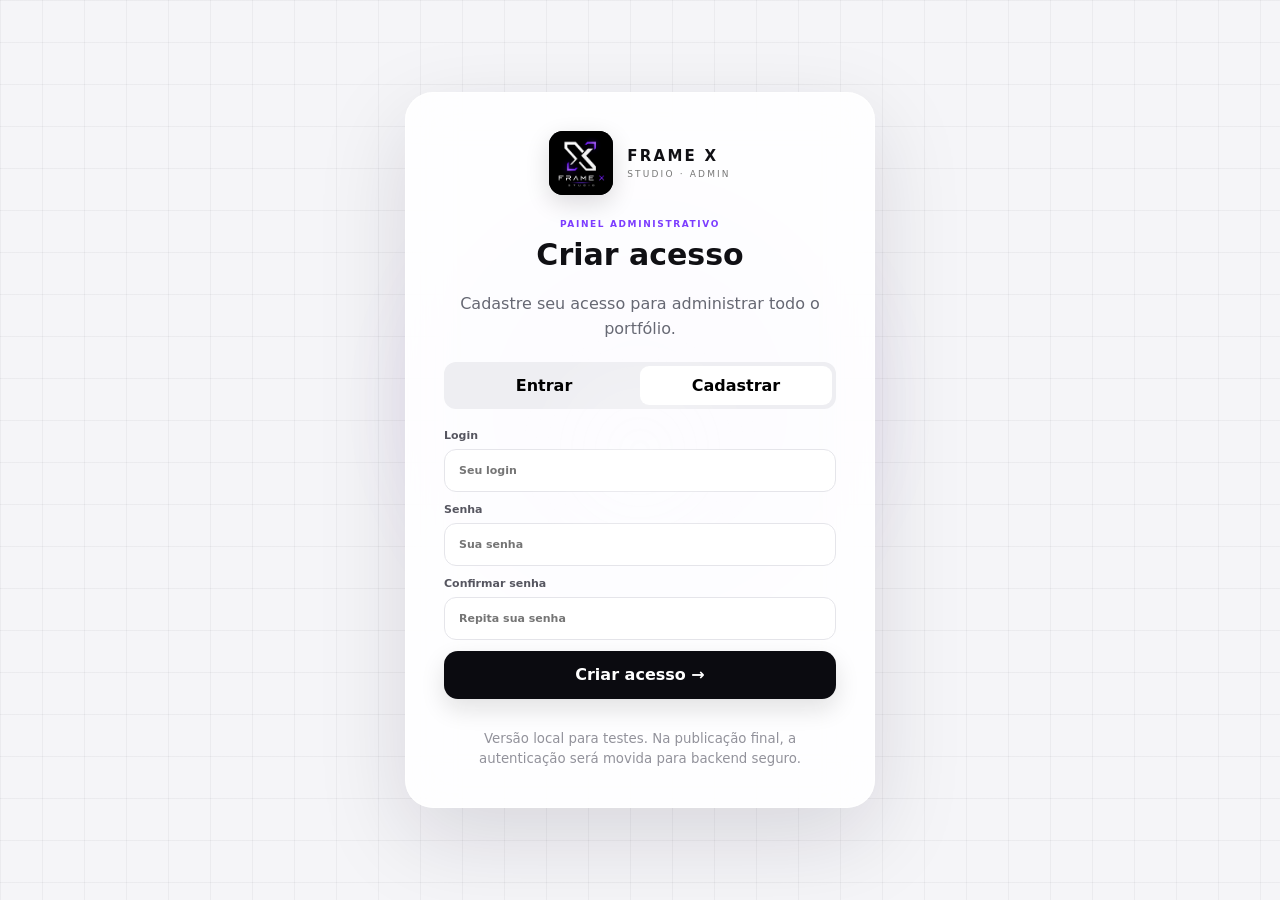
==== admin.html @ e876594b "Primeira versão Frame X Studio" ====
<!doctype html><html lang="pt-BR"><head><meta charset="UTF-8"><meta name="viewport" content="width=device-width,initial-scale=1"><title>Frame X Admin</title><link rel="stylesheet" href="styles.css"></head><body><div class="ambient"></div><div id="auth"></div><div id="adminApp" class="admin hidden"><aside><div class="brand"><img src="assets/frame-x-logo.png" alt="Frame X"><span><b>FRAME X</b><small>ADMIN</small></span></div><button class="active" data-tab="dashboard">▦ Dashboard</button><button data-tab="projects">◫ Sites / Portfólio</button><button data-tab="videos">▶ Vídeos</button><button data-tab="images">▧ Imagens</button><button data-tab="leads">◉ Leads</button><button data-tab="ideas">✦ Ideias & Ofertas</button><button data-tab="reviews">★ Avaliações</button><button data-tab="settings">⚙ Site & Configurações</button><a class="admin-link" href="index.html">← Voltar ao site</a></aside><section class="adminMain"><header><div><small>PAINEL ADMINISTRATIVO</small><h1 id="title">Dashboard</h1></div><div class="adminHeaderActions"><span class="status">● LOCAL</span><button id="logout" class="logout">Sair</button></div></header><div id="content"></div></section></div><div id="modalRoot"></div><script src="admin.js"></script></body></html>
---- styles.css ----
:root{--bg:#f5f5f7;--paper:#fff;--ink:#101014;--muted:#666873;--line:#e5e5ea;--dark:#0b0b10;--dark2:#13131a;--violet:#7c3cff;--violet2:#a978ff;--shadow:0 24px 70px rgba(16,16,20,.09);--mx:50vw;--my:30vh}*{box-sizing:border-box}html{scroll-behavior:smooth}body{margin:0;font-family:Inter,ui-sans-serif,system-ui,-apple-system,Segoe UI,Roboto,Arial;color:var(--ink);background:var(--bg);overflow-x:hidden}body:before{content:"";position:fixed;inset:0;pointer-events:none;z-index:-3;background:linear-gradient(rgba(25,25,35,.035) 1px,transparent 1px),linear-gradient(90deg,rgba(25,25,35,.035) 1px,transparent 1px);background-size:42px 42px}.ambient{position:fixed;inset:0;z-index:-2;pointer-events:none;background:radial-gradient(420px circle at var(--mx) var(--my),rgba(124,60,255,.11),transparent 60%)}.gridGlow{position:fixed;width:220px;height:220px;left:calc(var(--mx) - 110px);top:calc(var(--my) - 110px);z-index:-1;pointer-events:none;background:radial-gradient(circle,rgba(124,60,255,.09),transparent 68%);filter:blur(12px)}a{text-decoration:none;color:inherit}button,input,textarea,select{font:inherit}.wrap{width:min(1180px,calc(100% - 40px));margin:auto}.topbar{height:76px;position:sticky;top:0;z-index:50;display:flex;align-items:center;gap:28px;padding:0 max(20px,calc((100vw - 1180px)/2));background:rgba(248,248,250,.82);backdrop-filter:blur(18px);border-bottom:1px solid rgba(20,20,30,.07)}.brand{display:flex;align-items:center;gap:10px;min-width:max-content}.brand img{width:38px;height:38px;object-fit:contain}.brand span{display:grid;line-height:1}.brand b{font-size:14px;letter-spacing:.12em}.brand small{font-size:9px;letter-spacing:.33em;color:var(--muted);margin-top:4px}.topbar nav{display:flex;align-items:center;gap:22px;margin:auto}.topbar nav a{font-size:13px;color:#4e4e57;transition:.2s}.topbar nav a:hover{color:var(--violet)}.btn{border:0;display:inline-flex;align-items:center;justify-content:center;min-height:48px;padding:0 22px;border-radius:14px;background:var(--dark);color:#fff;font-weight:800;cursor:pointer;box-shadow:0 10px 24px rgba(13,13,18,.12);transition:.25s}.btn:hover{transform:translateY(-2px);box-shadow:0 14px 30px rgba(124,60,255,.17)}.btn.mini{min-height:40px;padding:0 16px;font-size:12px}.btn.ghost{background:transparent;color:var(--ink);box-shadow:none;border:1px solid var(--line)}.btn.light{background:#fff;color:#0e0e14}.menu{display:none;border:0;background:none;font-size:25px}.hero{min-height:680px;display:grid;grid-template-columns:1.1fr .9fr;align-items:center;gap:70px;padding:74px 0}.eyebrow{display:inline-flex;gap:9px;align-items:center;font-size:11px;font-weight:900;letter-spacing:.17em;color:#60606a}.eyebrow i{width:8px;height:8px;border-radius:50%;background:var(--violet);box-shadow:0 0 0 6px rgba(124,60,255,.09)}h1,h2,h3,p{margin-top:0}.hero h1{font-size:clamp(48px,6.1vw,88px);line-height:.98;letter-spacing:-.065em;margin:22px 0}.hero h1 em,h2 em{font-style:normal;color:var(--violet)}.hero p{font-size:18px;line-height:1.7;color:var(--muted);max-width:680px}.actions{display:flex;gap:12px;flex-wrap:wrap;margin-top:28px}.trust{display:flex;gap:12px;flex-wrap:wrap;margin-top:30px}.trust span{padding:10px 12px;border:1px solid var(--line);border-radius:999px;background:rgba(255,255,255,.65);font-size:12px;color:var(--muted)}.trust b{color:var(--ink)}.heroArt{height:500px;position:relative;display:grid;place-items:center}.orb{width:min(390px,82vw);aspect-ratio:1;border-radius:38% 62% 56% 44%;display:grid;place-items:center;background:linear-gradient(145deg,#fff,#e9e8ef);box-shadow:var(--shadow),inset 0 1px 0 #fff;animation:float 7s ease-in-out infinite}.orb img{width:65%}.xMark{position:absolute;font-size:420px;font-weight:1000;line-height:1;color:rgba(124,60,255,.05);transform:rotate(-8deg);user-select:none}.xMark.small{font-size:260px;color:rgba(255,255,255,.08)}.floatTag{position:absolute;padding:10px 14px;border:1px solid rgba(255,255,255,.8);background:rgba(255,255,255,.62);backdrop-filter:blur(16px);border-radius:999px;font-size:10px;font-weight:900;letter-spacing:.12em;box-shadow:var(--shadow)}.t1{top:16%;left:-4%}.t2{bottom:15%;right:-3%}@keyframes float{50%{transform:translateY(-12px) rotate(1deg)}}.leadStrip{display:grid;grid-template-columns:.7fr 1.3fr;gap:36px;padding:32px;border:1px solid var(--line);border-radius:28px;background:rgba(255,255,255,.72);backdrop-filter:blur(22px);box-shadow:var(--shadow);margin-bottom:72px;position:relative;overflow:hidden}.leadStrip:after,.glass:after{content:"";position:absolute;inset:-1px;pointer-events:none;background:radial-gradient(230px circle at var(--cx,50%) var(--cy,50%),rgba(255,255,255,.75),transparent 55%);mix-blend-mode:overlay;opacity:.45}.leadIntro h2{font-size:34px;letter-spacing:-.04em;margin:10px 0}.leadIntro p{color:var(--muted)}.quickLeadForm{display:grid;grid-template-columns:1fr 1fr;gap:10px}.quickLeadForm input,.quickLeadForm select,.quickLeadForm textarea{width:100%;border:1px solid var(--line);background:#fff;border-radius:12px;padding:13px 14px;color:var(--ink);outline:none}.quickLeadForm textarea{grid-column:1/-1;min-height:86px;resize:vertical}.quickLeadForm .btn{grid-column:1/-1}.quickLeadForm :focus{border-color:#b498ff;box-shadow:0 0 0 4px rgba(124,60,255,.08)}.marquee{overflow:hidden;border-block:1px solid var(--line);background:#fff}.marquee div{white-space:nowrap;padding:14px 0;font-size:11px;letter-spacing:.14em;font-weight:900;animation:marquee 28s linear infinite}@keyframes marquee{to{transform:translateX(-40%)}}.section{padding:105px 0}.split{display:grid;grid-template-columns:1fr 1fr;gap:80px}.section h2{font-size:clamp(38px,5vw,66px);line-height:1.03;letter-spacing:-.055em}.copy p,.sectionHead p,.statement p,.modelCard p{color:var(--muted);line-height:1.75}.textLink{font-weight:900;color:var(--violet);display:inline-block;margin-top:8px}.sectionHead{display:flex;justify-content:space-between;gap:40px;align-items:end;margin-bottom:34px}.sectionHead p{max-width:420px}.serviceGrid{display:grid;grid-template-columns:repeat(4,1fr);gap:14px}.service{position:relative;overflow:hidden;padding:26px;min-height:250px;border-radius:22px;border:1px solid var(--line);background:rgba(255,255,255,.72);transition:.3s}.service:hover{transform:translateY(-7px);border-color:#d7c9ff;box-shadow:var(--shadow)}.service>div{display:flex;justify-content:space-between;font-size:24px;color:var(--violet)}.service>div span{font-size:11px;color:var(--muted)}.service h3{margin-top:50px}.service p{color:var(--muted);line-height:1.6}.projects,.imagesSection{background:#fff}.portfolioFilters{display:flex;gap:8px;flex-wrap:wrap;margin-bottom:24px}.portfolioFilters button{border:1px solid var(--line);background:#f6f6f8;border-radius:999px;padding:9px 14px;cursor:pointer}.portfolioFilters .active{background:var(--dark);color:#fff}.projectGrid{display:grid;grid-template-columns:repeat(2,1fr);gap:24px}.project{transition:.35s}.project.featured{grid-column:span 2}.projectLink{display:block}.browser{border:1px solid var(--line);background:#eeeef2;border-radius:22px;overflow:hidden;box-shadow:0 20px 50px rgba(20,20,25,.08)}.browserbar{height:44px;display:flex;align-items:center;gap:7px;padding:0 14px;background:#f7f7f9;border-bottom:1px solid var(--line)}.browserbar i{width:8px;height:8px;border-radius:50%;background:#c9c9ce}.browserbar span{margin-left:7px;font-size:9px;letter-spacing:.12em;color:#83838b}.screen{height:440px;overflow:hidden;position:relative;background:#111}.featured .screen{height:520px}.screen img{width:100%;min-height:100%;object-fit:cover;object-position:top;display:block;transition:transform 7s cubic-bezier(.22,.61,.36,1)}.project:hover .screen img{transform:translateY(calc(-100% + 440px))}.featured:hover .screen img{transform:translateY(calc(-100% + 520px))}.iframeScroll{width:200%;height:880px;transform:scale(.5);transform-origin:0 0;pointer-events:none}.iframeScroll iframe{width:100%;height:100%;border:0}.viewSiteOverlay{position:absolute;inset:auto 18px 18px auto;background:rgba(10,10,15,.9);color:#fff;border:1px solid rgba(255,255,255,.25);padding:12px 15px;border-radius:999px;font-size:11px;font-weight:900;letter-spacing:.08em;opacity:0;transform:translateY(8px);transition:.25s}.project:hover .viewSiteOverlay{opacity:1;transform:none}.projectInfo{display:flex;justify-content:space-between;gap:20px;padding:18px 4px 30px}.projectInfo span{font-size:10px;color:var(--violet);font-weight:900;letter-spacing:.12em}.projectInfo h3{font-size:24px;margin:6px 0}.projectInfo p{color:var(--muted);margin:0}.roundArrow{width:42px;height:42px;display:grid;place-items:center;border-radius:50%;border:1px solid var(--line)}.center{text-align:center;margin-top:28px}.coverflow{position:relative;display:grid;grid-template-columns:46px 1fr 46px;align-items:center;gap:8px}.coverflowTrack{display:flex;align-items:center;gap:18px;overflow:hidden;min-height:510px;padding:30px 10%;touch-action:pan-y;perspective:1000px}.coverItem{min-width:42%;height:440px;border-radius:24px;overflow:hidden;background:#101017;border:1px solid rgba(255,255,255,.12);box-shadow:0 22px 70px rgba(20,20,30,.16);transform:scale(.82) rotateY(var(--rot,0deg));opacity:.46;filter:saturate(.7);transition:.5s cubic-bezier(.2,.8,.2,1);position:relative}.coverItem.active{transform:scale(1) rotateY(0);opacity:1;filter:none;z-index:3}.coverItem.near{transform:scale(.88) rotateY(var(--rot,0deg));opacity:.72}.coverItem video,.coverItem iframe,.coverItem img{width:100%;height:100%;object-fit:cover;border:0}.coverMeta{position:absolute;left:0;right:0;bottom:0;padding:60px 20px 18px;color:#fff;background:linear-gradient(transparent,rgba(5,5,8,.92))}.coverMeta small{color:#cdbbff;font-weight:900}.coverMeta b{display:block;font-size:20px;margin-top:5px}.navArrow{width:42px;height:42px;border:1px solid var(--line);border-radius:50%;background:#fff;font-size:30px;cursor:pointer}.imageFlow .coverItem{height:460px;background:#eee}.mediaSection{overflow:hidden}.modelCard{position:relative;overflow:hidden;display:grid;grid-template-columns:1.15fr .85fr;background:linear-gradient(135deg,#0b0b10,#17121f);color:#fff;border-radius:34px;padding:52px;border:1px solid rgba(255,255,255,.09);box-shadow:0 30px 90px rgba(20,12,35,.16)}.modelCard p{color:#c7c4ce}.modelCard ul{padding-left:18px;line-height:2;color:#eee}.modelVisual{min-height:330px;display:grid;place-items:center;position:relative}.modelBadge{position:relative;z-index:2;padding:15px 20px;border:1px solid rgba(255,255,255,.2);border-radius:999px;background:rgba(255,255,255,.08);backdrop-filter:blur(15px);font-weight:900;letter-spacing:.16em}.statement{background:var(--dark);color:#fff;text-align:center}.statement .wrap{max-width:900px}.statement p{color:#bbb}.statement .eyebrow{color:#c7c7d0}.statsGrid{display:grid;grid-template-columns:repeat(3,1fr);gap:14px}.statsGrid div{padding:28px;border:1px solid var(--line);border-radius:20px;background:#fff;text-align:center}.statsGrid b{font-size:52px;letter-spacing:-.05em}.statsGrid span{display:block;color:var(--muted);font-size:12px;margin-top:4px}.reviewGrid{display:grid;grid-template-columns:repeat(3,1fr);gap:14px}.review{position:relative;overflow:hidden;background:#fff;border:1px solid var(--line);border-radius:22px;padding:24px}.review p{font-size:17px;line-height:1.65}.stars{color:var(--violet);letter-spacing:.12em}.person{display:flex;align-items:center;gap:10px;margin-top:20px}.person>span{width:38px;height:38px;border-radius:50%;display:grid;place-items:center;background:#f0ecff;color:var(--violet);font-weight:900}.person small{display:block;color:var(--muted)}.contact{background:#111117;color:#fff;border-radius:32px;padding:52px;display:grid;grid-template-columns:1fr .8fr;gap:60px}.contact p{color:#c5c5cc;line-height:1.7}.contact .eyebrow{color:#c7c7d0}.contactMeta{display:grid;gap:18px}.contactMeta>div{display:flex;gap:16px;padding-bottom:18px;border-bottom:1px solid rgba(255,255,255,.12);color:#fff}.contactMeta small{display:block;color:#aaa;font-size:9px;letter-spacing:.15em;margin-bottom:5px}.socialLinks,.footerSocials{display:flex;flex-wrap:wrap;gap:12px;margin-top:8px}.socialLinks a,.footerSocials a{color:#c9b9ff;font-size:12px}.footer{padding:40px 0;display:grid;grid-template-columns:auto 1fr auto;align-items:center;gap:24px;border-top:1px solid var(--line)}.footer p{color:var(--muted);margin:0}.footer>small{color:var(--muted)}.emptyState{padding:32px;border:1px dashed var(--line);border-radius:18px;text-align:center;color:var(--muted)}.hidden{display:none!important}.lightbox{position:fixed;inset:0;background:rgba(5,5,9,.82);z-index:100;display:grid;place-items:center;padding:24px;backdrop-filter:blur(12px)}.lightboxClose{position:fixed;top:20px;right:25px;background:#fff;border:0;width:42px;height:42px;border-radius:50%;font-size:26px}.lightboxContent{max-width:980px;max-height:88vh;color:#fff}.lightboxContent img,.lightboxContent video{max-width:100%;max-height:70vh;border-radius:18px}.toast{position:fixed;right:24px;bottom:24px;background:#111;color:#fff;padding:14px 18px;border-radius:14px;z-index:200;opacity:0;transform:translateY(10px);transition:.25s;pointer-events:none}.toast.show{opacity:1;transform:none}.reveal{opacity:0;transform:translateY(18px);transition:.7s ease}.reveal.in{opacity:1;transform:none}
/* Admin */.authPage{min-height:100vh;display:grid;place-items:center;padding:30px;background:#f3f3f6}.authCard{width:min(470px,100%);background:rgba(255,255,255,.82);border:1px solid var(--line);border-radius:28px;padding:34px;box-shadow:var(--shadow);backdrop-filter:blur(22px)}.authBrand{text-align:center;margin-bottom:24px}.authBrand img{width:72px}.authCard h1{text-align:center;font-size:30px}.authTabs{display:grid;grid-template-columns:1fr 1fr;background:#eeeef2;border-radius:12px;padding:4px;margin:20px 0}.authTabs button{border:0;border-radius:9px;padding:10px;background:transparent;font-weight:800}.authTabs .active{background:#fff}.authForm{display:grid;gap:11px}.authForm input{border:1px solid var(--line);border-radius:12px;padding:14px}.admin{min-height:100vh;display:grid;grid-template-columns:260px 1fr;background:#f4f4f7}.admin aside{background:#0d0d12;color:#fff;padding:22px;display:flex;flex-direction:column;gap:6px}.admin aside .brand{margin-bottom:20px}.admin aside button,.admin-link{border:0;text-align:left;padding:12px 14px;border-radius:11px;background:transparent;color:#b9b9c2;cursor:pointer}.admin aside button.active,.admin aside button:hover{background:#1d1729;color:#fff}.admin-link{margin-top:auto}.adminMain{padding:28px}.adminMain>header{display:flex;justify-content:space-between;align-items:center;margin-bottom:24px}.adminMain header h1{margin:4px 0;font-size:34px}.adminMain header small{color:var(--muted);font-weight:900;letter-spacing:.14em}.adminHeaderActions{display:flex;gap:12px;align-items:center}.status{font-size:11px;color:#7454d9}.logout{border:1px solid var(--line);background:#fff;border-radius:10px;padding:9px 12px}.dashboardGrid{display:grid;grid-template-columns:repeat(5,1fr);gap:12px;margin-bottom:18px}.metric{background:#fff;border:1px solid var(--line);border-radius:18px;padding:20px}.metric b{display:block;font-size:34px}.metric span{color:var(--muted);font-size:11px}.adminPanel{background:#fff;border:1px solid var(--line);border-radius:20px;padding:22px;margin-bottom:18px}.panelHead{display:flex;justify-content:space-between;align-items:center;gap:16px;margin-bottom:16px}.panelHead h3{margin:0}.panelHead p{color:var(--muted);margin:5px 0 0}.managerList{display:grid;gap:10px}.managerItem{display:grid;grid-template-columns:70px 1fr auto;align-items:center;gap:14px;padding:12px;border:1px solid var(--line);border-radius:15px}.managerThumb{width:70px;height:55px;border-radius:10px;object-fit:cover;background:#eee}.managerInfo h4{margin:4px 0}.managerInfo p{margin:0;color:var(--muted);font-size:12px}.managerBadges{display:flex;gap:6px;flex-wrap:wrap}.managerBadges span{font-size:9px;padding:5px 7px;border-radius:999px;background:#f0f0f3}.managerBadges .ok{background:#e8fff2;color:#16834d}.managerBadges .warn{background:#fff4d9;color:#8b6514}.managerActions{display:flex;gap:6px;flex-wrap:wrap}.managerActions button{border:1px solid var(--line);background:#fff;border-radius:9px;padding:8px 10px;cursor:pointer}.managerActions .danger{color:#b12040}.settingsGrid{display:grid;grid-template-columns:1.2fr .8fr;gap:16px}.formGrid{display:grid;grid-template-columns:1fr 1fr;gap:12px}.editorForm label{display:grid;gap:6px;font-size:11px;font-weight:800;color:#4d4d57}.editorForm input,.editorForm textarea,.editorForm select{border:1px solid var(--line);border-radius:11px;padding:12px;background:#fff;color:#111}.editorForm textarea{min-height:100px}.span2{grid-column:1/-1}.uploadZone{margin:14px 0;padding:18px;border:1px dashed #c9c9d0;border-radius:14px;background:#fafafa;display:flex;justify-content:space-between;align-items:center;gap:12px}.switchRows{display:flex;gap:18px;flex-wrap:wrap;margin:14px 0}.backupActions{display:flex;gap:10px;flex-wrap:wrap}.modalBackdrop{position:fixed;inset:0;background:rgba(5,5,9,.7);z-index:120;display:grid;place-items:center;padding:20px}.modalBox{width:min(760px,100%);max-height:90vh;overflow:auto;background:#fff;border-radius:22px;padding:24px}.modalHead{display:flex;justify-content:space-between;align-items:center}.modalHead button{border:0;background:none;font-size:28px}.modalActions{display:flex;justify-content:flex-end;gap:10px;margin-top:20px}.ideasList{display:grid;gap:10px}.ideaItem{display:grid;grid-template-columns:auto 1fr auto;align-items:center;gap:12px;border:1px solid var(--line);border-radius:14px;padding:14px}.ideaItem.done{opacity:.5}.ideaCheck{border:0;background:#eee;border-radius:50%;width:32px;height:32px}.leadItem{grid-template-columns:1fr auto}.tiny{font-size:11px;color:var(--muted)}
@media(max-width:980px){.topbar nav{display:none;position:absolute;top:76px;left:20px;right:20px;padding:14px;background:#fff;border:1px solid var(--line);border-radius:16px;box-shadow:var(--shadow);flex-direction:column;align-items:stretch}.topbar nav.open{display:flex}.menu{display:block}.desktop{display:none!important}.hero{grid-template-columns:1fr;min-height:auto;padding:60px 0}.heroArt{height:360px}.leadStrip,.split,.modelCard,.contact{grid-template-columns:1fr}.serviceGrid{grid-template-columns:repeat(2,1fr)}.projectGrid{grid-template-columns:1fr}.project.featured{grid-column:auto}.featured .screen,.screen{height:420px}.project:hover .screen img,.featured:hover .screen img{transform:none}.reviewGrid{grid-template-columns:1fr 1fr}.admin{grid-template-columns:1fr}.admin aside{position:sticky;top:0;z-index:20;flex-direction:row;overflow:auto;padding:10px}.admin aside .brand{display:none}.admin aside button,.admin-link{white-space:nowrap}.admin-link{margin:0}.dashboardGrid{grid-template-columns:repeat(2,1fr)}.settingsGrid{grid-template-columns:1fr}.coverflowTrack{padding-inline:5%}.coverItem{min-width:62%}.footer{grid-template-columns:1fr}}
@media(max-width:640px){.wrap{width:min(100% - 24px,1180px)}.topbar{height:68px;padding:0 12px}.hero{padding-top:42px}.hero h1{font-size:50px}.heroArt{height:300px}.orb{width:260px}.xMark{font-size:270px}.floatTag{font-size:8px}.leadStrip{padding:20px;border-radius:22px}.quickLeadForm{grid-template-columns:1fr}.quickLeadForm textarea,.quickLeadForm .btn{grid-column:auto}.section{padding:72px 0}.sectionHead{display:block}.section h2{font-size:42px}.serviceGrid,.reviewGrid,.statsGrid{grid-template-columns:1fr}.screen{height:360px}.projectInfo h3{font-size:20px}.coverflow{grid-template-columns:32px 1fr 32px}.navArrow{width:32px;height:32px}.coverflowTrack{min-height:430px;padding:20px 2%;gap:10px;overflow:visible}.coverItem{min-width:78%;height:390px}.imageFlow .coverItem{height:420px}.modelCard,.contact{padding:28px;border-radius:24px}.footer{padding:28px 0}.formGrid{grid-template-columns:1fr}.span2{grid-column:auto}.dashboardGrid{grid-template-columns:1fr 1fr}.managerItem{grid-template-columns:52px 1fr}.managerThumb{width:52px;height:48px}.managerActions{grid-column:1/-1}.adminMain{padding:14px}.adminMain>header{align-items:flex-start}.status{display:none}}
@media(prefers-reduced-motion:reduce){*{scroll-behavior:auto!important;animation:none!important;transition:none!important}.reveal{opacity:1;transform:none}}

/* V9 refinements */
.brand img,.authBrand img,.orb img{border-radius:14px;background:#000;box-shadow:0 8px 24px rgba(10,10,15,.14)}
.orb img{width:68%;border-radius:24px;box-shadow:0 20px 60px rgba(10,10,15,.18)}
.authPage{position:relative;overflow:hidden;background:#f5f5f8}
.authPage:before{content:"";position:fixed;inset:0;background:linear-gradient(rgba(25,25,35,.045) 1px,transparent 1px),linear-gradient(90deg,rgba(25,25,35,.045) 1px,transparent 1px);background-size:42px 42px;pointer-events:none}
.authPage:after{content:"";position:fixed;width:620px;height:620px;border-radius:50%;left:50%;top:45%;transform:translate(-50%,-50%);background:radial-gradient(circle,rgba(124,60,255,.14),transparent 65%);filter:blur(16px);pointer-events:none}
.authCard{position:relative;z-index:1;padding:38px;background:rgba(255,255,255,.88);border:1px solid rgba(255,255,255,.9);box-shadow:0 30px 90px rgba(20,15,35,.13)}
.authBrand{display:flex;align-items:center;justify-content:center;gap:14px;text-align:left}.authBrand img{width:64px;height:64px;object-fit:cover}.authBrand b{display:block;font-size:15px;letter-spacing:.15em}.authBrand small{display:block;font-size:9px;letter-spacing:.24em;color:#777;margin-top:4px}
.authKicker{text-align:center;font-size:9px;font-weight:900;letter-spacing:.18em;color:var(--violet);margin-bottom:8px}.authCard>p{text-align:center;color:var(--muted);line-height:1.55}.authForm label{display:grid;gap:7px;font-size:11px;font-weight:800;color:#565660}.authForm input{outline:none;background:#fff}.authForm input:focus{border-color:#b89cff;box-shadow:0 0 0 4px rgba(124,60,255,.08)}.authMsg{text-align:center;color:#b12040;font-size:12px;min-height:18px}.authNote{display:block;text-align:center;color:#92929b;line-height:1.5;margin-top:10px}
.admin aside .brand img{width:42px;height:42px;object-fit:cover}.admin aside .brand span small{color:#8f8f9a}
.admin{background:linear-gradient(180deg,#f7f7f9,#f1f1f5)}.adminMain{max-width:1600px;width:100%}.adminPanel,.metric{box-shadow:0 10px 35px rgba(20,20,30,.035)}
.mediaPlaceholder{display:grid;place-items:center;font-size:20px;color:var(--violet)}
.editorForm{display:grid;gap:14px}.editorForm label{position:relative}.inlineField{display:grid;grid-template-columns:1fr auto;gap:10px;align-items:start}.inlineField textarea{width:100%}.uploadBox{padding:16px;border:1px dashed #cfcfd8;border-radius:14px;background:#fafafd}.checkRow{display:flex;gap:20px;flex-wrap:wrap;padding:4px 0}.checkRow label{display:flex;align-items:center;gap:8px}.modalBox{box-shadow:0 36px 110px rgba(0,0,0,.22)}
.projectGrid{gap:30px}.browser{border-radius:26px}.screen{height:500px}.featured .screen{height:590px}.project:hover .screen img{transform:translateY(calc(-100% + 500px))}.featured:hover .screen img{transform:translateY(calc(-100% + 590px))}.viewSiteOverlay{background:rgba(10,10,15,.94);backdrop-filter:blur(12px);box-shadow:0 10px 30px rgba(0,0,0,.25)}
.contactMeta span,.contactMeta>div{color:#fff}.contactMeta small{color:#c7c7cf}.contactMeta #contactLocation,.contactMeta #contactPhone,.contactMeta #contactSocial{color:#fff}.statement h2,.statement p,.statement .eyebrow{color:#fff}.statement p{color:#c9c9d0}
@media(max-width:980px){.screen,.featured .screen{height:430px}.project:hover .screen img,.featured:hover .screen img{transform:none}.adminMain{max-width:none}}
@media(max-width:640px){.authCard{padding:26px 20px}.authBrand img{width:56px;height:56px}.adminMain>header h1{font-size:26px}.adminHeaderActions{gap:6px}.screen,.featured .screen{height:370px}.inlineField{grid-template-columns:1fr}.modalBox{padding:18px;border-radius:18px}.checkRow{display:grid;grid-template-columns:1fr 1fr;gap:12px}}
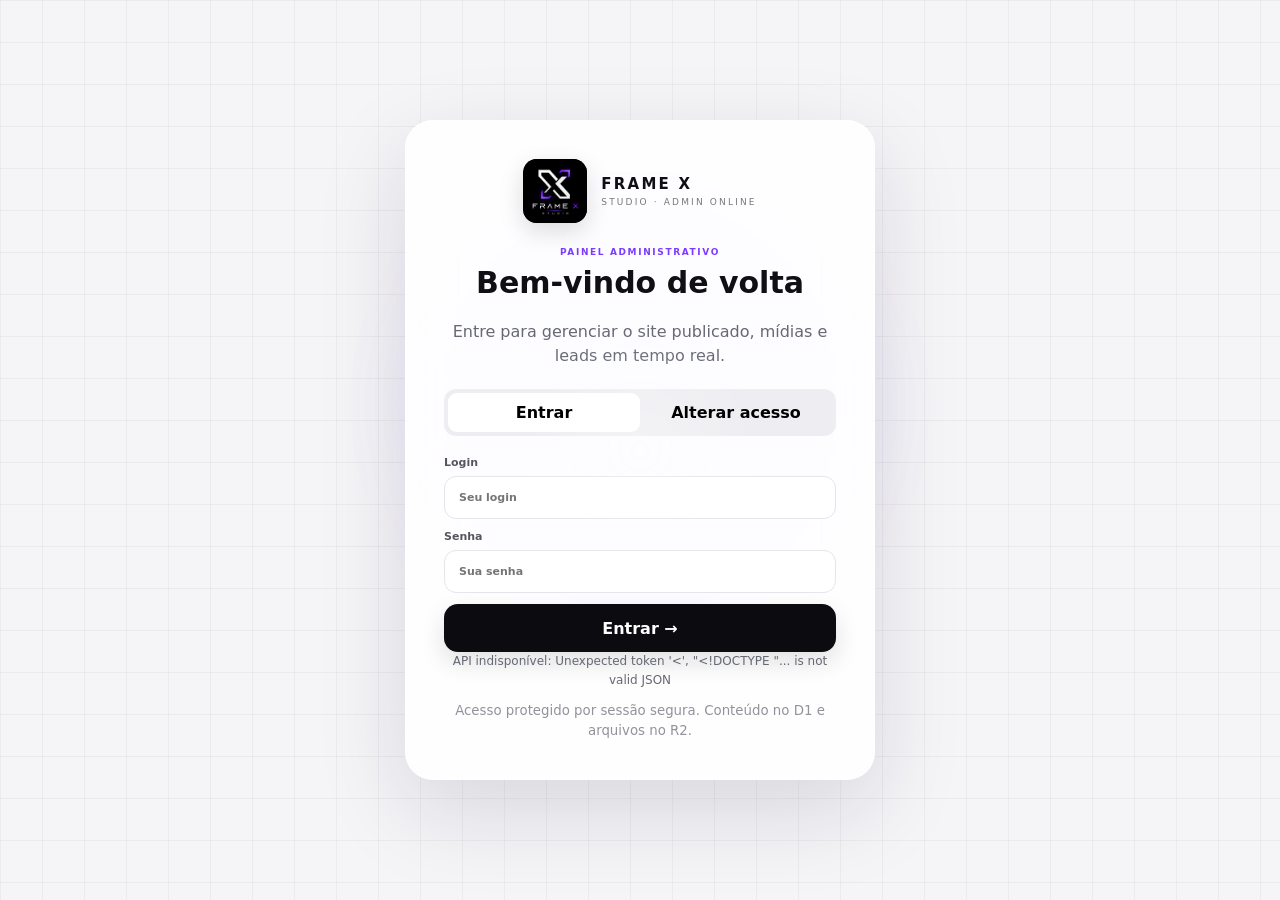
==== commit e02d906b: "V10 Cloud Online - D1 R2" ====
--- a/admin.html
+++ b/admin.html
@@ -1 +1 @@
-<!doctype html><html lang="pt-BR"><head><meta charset="UTF-8"><meta name="viewport" content="width=device-width,initial-scale=1"><title>Frame X Admin</title><link rel="stylesheet" href="styles.css"></head><body><div class="ambient"></div><div id="auth"></div><div id="adminApp" class="admin hidden"><aside><div class="brand"><img src="assets/frame-x-logo.png" alt="Frame X"><span><b>FRAME X</b><small>ADMIN</small></span></div><button class="active" data-tab="dashboard">▦ Dashboard</button><button data-tab="projects">◫ Sites / Portfólio</button><button data-tab="videos">▶ Vídeos</button><button data-tab="images">▧ Imagens</button><button data-tab="leads">◉ Leads</button><button data-tab="ideas">✦ Ideias & Ofertas</button><button data-tab="reviews">★ Avaliações</button><button data-tab="settings">⚙ Site & Configurações</button><a class="admin-link" href="index.html">← Voltar ao site</a></aside><section class="adminMain"><header><div><small>PAINEL ADMINISTRATIVO</small><h1 id="title">Dashboard</h1></div><div class="adminHeaderActions"><span class="status">● LOCAL</span><button id="logout" class="logout">Sair</button></div></header><div id="content"></div></section></div><div id="modalRoot"></div><script src="admin.js"></script></body></html>
+<!doctype html><html lang="pt-BR"><head><meta charset="UTF-8"><meta name="viewport" content="width=device-width,initial-scale=1"><title>Frame X Admin</title><link rel="icon" type="image/png" href="assets/favicon.png"><link rel="stylesheet" href="styles.css"></head><body><div class="ambient"></div><div id="auth"></div><div id="adminApp" class="admin hidden"><aside><div class="brand"><img src="assets/frame-x-logo.png" alt="Frame X"><span><b>FRAME X</b><small>ADMIN</small></span></div><button class="active" data-tab="dashboard">▦ Dashboard</button><button data-tab="projects">◫ Sites / Portfólio</button><button data-tab="videos">▶ Vídeos</button><button data-tab="images">▧ Imagens</button><button data-tab="restorations">◐ Restauração</button><button data-tab="leads">◉ Leads</button><button data-tab="ideas">✦ Ideias & Ofertas</button><button data-tab="reviews">★ Avaliações</button><button data-tab="settings">⚙ Site & Configurações</button><a class="admin-link" href="index.html">← Voltar ao site</a></aside><section class="adminMain"><header><div><small>PAINEL ADMINISTRATIVO</small><h1 id="title">Dashboard</h1></div><div class="adminHeaderActions"><span class="status">● LOCAL</span><button id="logout" class="logout">Sair</button></div></header><div id="content"></div></section></div><div id="modalRoot"></div><script src="admin.js"></script></body></html>
--- a/styles.css
+++ b/styles.css
@@ -21,3 +21,23 @@
 .contactMeta span,.contactMeta>div{color:#fff}.contactMeta small{color:#c7c7cf}.contactMeta #contactLocation,.contactMeta #contactPhone,.contactMeta #contactSocial{color:#fff}.statement h2,.statement p,.statement .eyebrow{color:#fff}.statement p{color:#c9c9d0}
 @media(max-width:980px){.screen,.featured .screen{height:430px}.project:hover .screen img,.featured:hover .screen img{transform:none}.adminMain{max-width:none}}
 @media(max-width:640px){.authCard{padding:26px 20px}.authBrand img{width:56px;height:56px}.adminMain>header h1{font-size:26px}.adminHeaderActions{gap:6px}.screen,.featured .screen{height:370px}.inlineField{grid-template-columns:1fr}.modalBox{padding:18px;border-radius:18px}.checkRow{display:grid;grid-template-columns:1fr 1fr;gap:12px}}
+
+/* V10 — live previews + media formats */
+.liveScreen{background:#0c0c11;overflow:hidden}.siteFrame{width:100%;height:1450px;border:0;display:block;transform-origin:top center;transition:transform 4.8s cubic-bezier(.18,.72,.18,1);background:#fff;pointer-events:none}.project:hover .liveScreen .siteFrame{transform:translateY(-900px)}.featured:hover .liveScreen .siteFrame{transform:translateY(-820px)}.previewMissing{height:100%;display:grid;place-content:center;text-align:center;gap:6px;background:linear-gradient(135deg,#111119,#211934);color:#fff}.previewMissing span{color:#b9b6c6;font-size:12px}.viewSiteOverlay{z-index:5}.screen.liveScreen:after{content:"";position:absolute;inset:0;pointer-events:none;background:linear-gradient(to bottom,transparent 65%,rgba(0,0,0,.08))}.coverItem.videoCard{cursor:pointer}.coverMedia{position:relative;overflow:hidden}.coverMedia video,.coverMedia img{width:100%;height:100%;object-fit:cover;display:block}.videoPreviewBadge{position:absolute;left:50%;bottom:16px;transform:translateX(-50%);padding:9px 12px;border-radius:999px;background:rgba(10,10,15,.78);backdrop-filter:blur(10px);color:#fff;font-size:10px;font-weight:900;letter-spacing:.08em;opacity:.86;white-space:nowrap}.videoCard:hover .videoPreviewBadge{background:rgba(116,82,255,.92)}.ratio-vertical{aspect-ratio:9/16;height:auto!important;max-height:620px}.ratio-horizontal{aspect-ratio:16/9;height:auto!important;min-width:72%;max-height:430px}.ratio-square{aspect-ratio:1/1;height:auto!important;max-height:520px}.imageFlow .ratio-horizontal{min-width:72%}.imageFlow .ratio-vertical{min-width:36%}.videoPlayerModal{width:min(920px,92vw)}.playerVideo,.playerFrame{width:100%;max-height:78vh;aspect-ratio:16/9;border:0;border-radius:18px;background:#000;display:block}.videoPlayerModal h3{margin:14px 4px 0}.lightboxContent:has(.videoPlayerModal){background:transparent;box-shadow:none;padding:0}
+@media(max-width:980px){.project:hover .liveScreen .siteFrame,.featured:hover .liveScreen .siteFrame{transform:none}.siteFrame{height:900px}.ratio-horizontal{min-width:80%}.ratio-vertical{min-width:52%}.ratio-square{min-width:62%}}
+@media(max-width:640px){.ratio-horizontal,.ratio-vertical,.ratio-square{min-width:82%;max-height:520px}.siteFrame{height:760px}.videoPreviewBadge{bottom:10px;font-size:9px}}
+
+/* V11 — restauração de fotos + favicon */
+.restorationSection{background:linear-gradient(180deg,#fff 0%,#f7f6fb 100%)}
+.restorationGrid{display:grid;grid-template-columns:repeat(2,minmax(0,1fr));gap:28px;margin-top:28px}
+.restorationCard{padding:14px;border-radius:26px;background:rgba(255,255,255,.72);border:1px solid rgba(30,25,45,.08);box-shadow:0 24px 70px rgba(30,20,60,.08)}
+.restorationCard.featured{grid-column:1/-1}.compareWrap{position:relative;width:100%;overflow:hidden;border-radius:20px;background:#111;touch-action:none;cursor:ew-resize;user-select:none;outline:none;box-shadow:inset 0 0 0 1px rgba(255,255,255,.08)}
+.compareWrap.ratio-horizontal{aspect-ratio:16/9;min-width:0;max-height:none}.compareWrap.ratio-vertical{aspect-ratio:9/16;width:min(100%,430px);margin-inline:auto;max-height:680px}
+.compareWrap img{position:absolute;inset:0;width:100%;height:100%;object-fit:cover;display:block}.beforeClip{position:absolute;inset:0 auto 0 0;width:var(--pos);overflow:hidden}.beforeClip .beforeImg{width:100%;height:100%;max-width:none;object-fit:cover;position:absolute;left:0;top:0}.compareLine{position:absolute;top:0;bottom:0;left:var(--pos);width:2px;background:#fff;box-shadow:0 0 0 1px rgba(0,0,0,.18),0 0 20px rgba(124,60,255,.45);transform:translateX(-1px);pointer-events:none}.compareLine span{position:absolute;top:50%;left:50%;transform:translate(-50%,-50%);width:42px;height:42px;border-radius:50%;display:grid;place-items:center;background:#fff;color:#111;font-weight:900;box-shadow:0 8px 30px rgba(0,0,0,.22)}.compareLabel{position:absolute;top:14px;padding:8px 10px;border-radius:999px;background:rgba(8,8,12,.7);backdrop-filter:blur(8px);color:#fff;font-size:9px;font-weight:900;letter-spacing:.12em}.beforeLabel{left:14px}.afterLabel{right:14px}.restorationMeta{padding:18px 8px 8px}.restorationMeta small{color:var(--violet);font-size:9px;font-weight:900;letter-spacing:.13em}.restorationMeta h3{margin:7px 0 6px;font-size:22px}.restorationMeta p{margin:0;color:var(--muted);line-height:1.55}
+@media(max-width:980px){.restorationGrid{grid-template-columns:1fr}.restorationCard.featured{grid-column:auto}}
+@media(max-width:640px){.restorationCard{padding:10px;border-radius:20px}.compareWrap{border-radius:16px}.compareLine span{width:36px;height:36px}.restorationMeta{padding:14px 5px 5px}.restorationMeta h3{font-size:20px}}
+
+/* V9 FINAL PRO — UX + produtividade */
+.floatingWhatsapp{position:fixed;right:20px;bottom:20px;z-index:70;display:flex;align-items:center;gap:8px;padding:12px 16px;border-radius:999px;background:#0d0d12;color:#fff;font-size:12px;font-weight:850;box-shadow:0 16px 50px rgba(10,10,20,.22);border:1px solid rgba(255,255,255,.1);transition:.25s ease}.floatingWhatsapp:hover{transform:translateY(-3px);box-shadow:0 20px 60px rgba(101,61,255,.24)}.floatingWhatsapp span{color:#9a73ff}.managerTools{display:flex;gap:10px;margin:0 0 16px}.managerTools input,.managerTools select{border:1px solid var(--line);background:#fff;border-radius:12px;padding:11px 13px;color:#15151c}.managerTools input{flex:1;min-width:180px}.previewPane{padding:14px 0}.previewPane img,.previewPane video{width:100%;max-height:520px;object-fit:contain;background:#0c0c10;border-radius:18px;margin-top:14px}.previewPane p{color:var(--muted);line-height:1.6}.mediaTip{font-size:10px;color:var(--muted)}
+.pageLoader{position:fixed;inset:0;z-index:200;background:rgba(250,250,252,.94);backdrop-filter:blur(12px);display:grid;place-items:center;transition:opacity .35s ease,visibility .35s ease}.pageLoader.hidden{opacity:0;visibility:hidden;pointer-events:none}.loaderMark{display:grid;place-items:center;gap:12px;font-weight:900;letter-spacing:.16em;font-size:10px}.loaderMark img{width:62px;height:62px;border-radius:16px;animation:loaderPulse 1.1s ease-in-out infinite;box-shadow:0 12px 40px rgba(80,50,180,.18)}@keyframes loaderPulse{50%{transform:scale(1.06);filter:drop-shadow(0 0 16px rgba(123,65,255,.25))}}
+@media(max-width:640px){.floatingWhatsapp{right:12px;bottom:12px;padding:11px 13px;font-size:0}.floatingWhatsapp span{font-size:18px}.managerTools{flex-direction:column}.managerTools input,.managerTools select{width:100%}}
